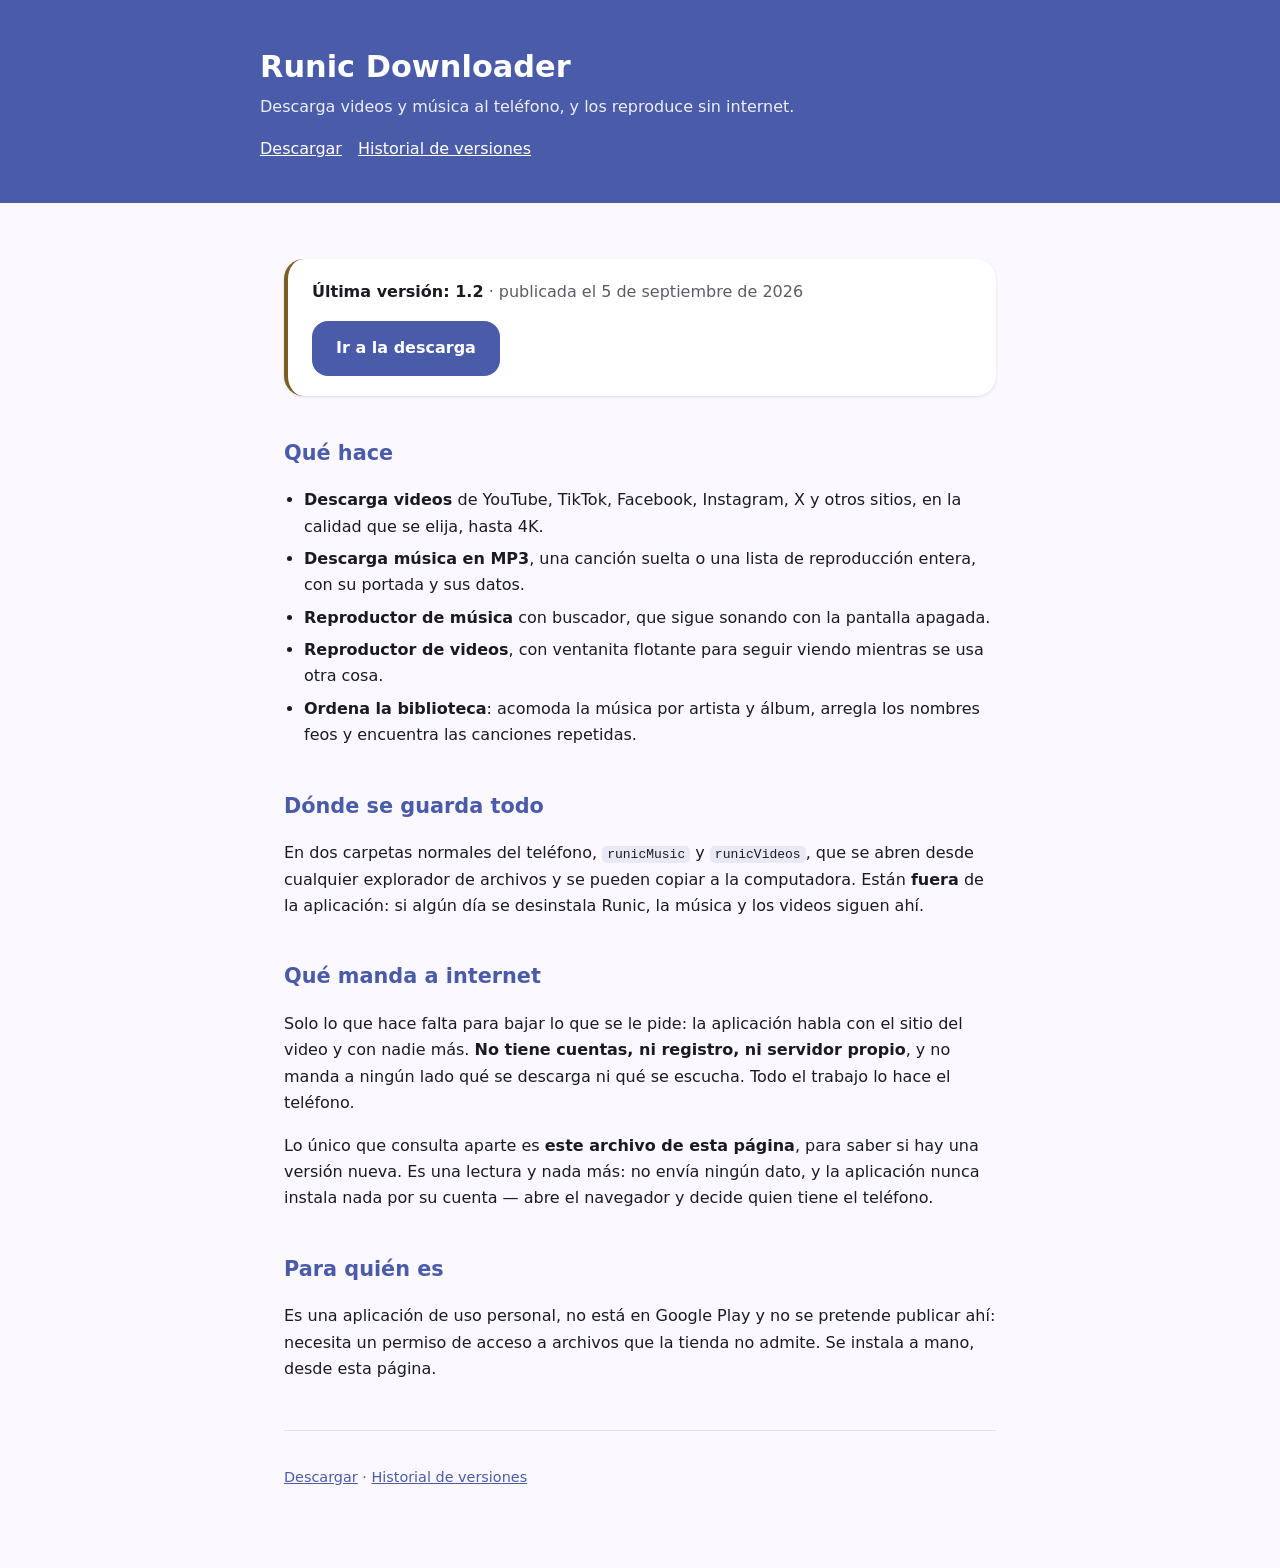
==== index.html @ 5337ee66 "Página de descargas de Runic Downloader Presentación, descargas e historial de versiones. La app lee" ====
<!DOCTYPE html>
<html lang="es-MX">
<head>
<meta charset="utf-8">
<meta name="viewport" content="width=device-width, initial-scale=1">
<title>Runic Downloader</title>
<meta name="description" content="Aplicación Android para descargar videos y música al teléfono y reproducirlos sin internet.">
<link rel="stylesheet" href="estilo.css">
</head>
<body>
<header>
  <div class="caja">
    <h1>Runic Downloader</h1>
    <p>Descarga videos y música al teléfono, y los reproduce sin internet.</p>
    <nav style="margin-top:16px"><a href="descargas.html">Descargar</a><a href="historial.html">Historial de versiones</a></nav>
  </div>
</header>

<main>
  <div class="tarjeta destacado">
    <p style="margin:0 0 16px">
      <strong>Última versión: <span id="version">—</span></strong>
      <span id="fecha" class="gris"></span>
    </p>
    <p style="margin:0"><a class="boton" href="descargas.html">Ir a la descarga</a></p>
  </div>

  <h2>Qué hace</h2>
  <ul>
    <li><strong>Descarga videos</strong> de YouTube, TikTok, Facebook, Instagram, X y otros sitios, en la calidad que se elija, hasta 4K.</li>
    <li><strong>Descarga música en MP3</strong>, una canción suelta o una lista de reproducción entera, con su portada y sus datos.</li>
    <li><strong>Reproductor de música</strong> con buscador, que sigue sonando con la pantalla apagada.</li>
    <li><strong>Reproductor de videos</strong>, con ventanita flotante para seguir viendo mientras se usa otra cosa.</li>
    <li><strong>Ordena la biblioteca</strong>: acomoda la música por artista y álbum, arregla los nombres feos y encuentra las canciones repetidas.</li>
  </ul>

  <h2>Dónde se guarda todo</h2>
  <p>
    En dos carpetas normales del teléfono, <code>runicMusic</code> y <code>runicVideos</code>,
    que se abren desde cualquier explorador de archivos y se pueden copiar a la computadora.
    Están <strong>fuera</strong> de la aplicación: si algún día se desinstala Runic, la
    música y los videos siguen ahí.
  </p>

  <h2>Qué manda a internet</h2>
  <p>
    Solo lo que hace falta para bajar lo que se le pide: la aplicación habla con el sitio
    del video y con nadie más. <strong>No tiene cuentas, ni registro, ni servidor propio</strong>,
    y no manda a ningún lado qué se descarga ni qué se escucha. Todo el trabajo lo hace el
    teléfono.
  </p>
  <p>
    Lo único que consulta aparte es <strong>este archivo de esta página</strong>, para saber
    si hay una versión nueva. Es una lectura y nada más: no envía ningún dato, y la
    aplicación nunca instala nada por su cuenta — abre el navegador y decide quien tiene el
    teléfono.
  </p>

  <h2>Para quién es</h2>
  <p>
    Es una aplicación de uso personal, no está en Google Play y no se pretende publicar ahí:
    necesita un permiso de acceso a archivos que la tienda no admite. Se instala a mano,
    desde esta página.
  </p>

  <div class="pie">
    <p><a href="descargas.html">Descargar</a> · <a href="historial.html">Historial de versiones</a></p>
  </div>
</main>

<script>
fetch("version.json?" + Date.now())
  .then(function (r) { return r.json(); })
  .then(function (v) {
    document.getElementById("version").textContent = v.versionName;
    document.getElementById("fecha").textContent = " · publicada el " + v.fecha;
  })
  .catch(function () {});
</script>
</body>
</html>
---- estilo.css ----
/* Los colores son los de la app: azul de piedra rúnica y dorado apagado. */
:root {
  --azul: #4A5BA9;
  --dorado: #7C5E24;
  --tinta: #1A1B21;
  --suave: #5b5c66;
  --fondo: #FBF8FF;
  --tarjeta: #ffffff;
  --borde: #e2e0ea;
}
* { box-sizing: border-box; }
body {
  margin: 0;
  background: var(--fondo);
  color: var(--tinta);
  font-family: system-ui, -apple-system, "Segoe UI", Roboto, sans-serif;
  line-height: 1.65;
}
header {
  background: var(--azul);
  color: #fff;
  padding: 48px 24px 40px;
}
header .caja, main { max-width: 760px; margin: 0 auto; }
header h1 { margin: 0 0 8px; font-size: 1.9rem; line-height: 1.25; }
header p { margin: 0; opacity: .9; }
main { padding: 32px 24px 64px; }
h2 { color: var(--azul); margin-top: 40px; font-size: 1.3rem; }
h3 { font-size: 1.05rem; margin-top: 28px; }
ul, ol { padding-left: 20px; }
li { margin-bottom: 6px; }
.tarjeta {
  background: var(--tarjeta);
  border-radius: 20px;
  padding: 20px 24px;
  margin: 24px 0;
  box-shadow: 0 1px 3px rgba(26,27,33,.12);
}
.destacado { border-left: 4px solid var(--dorado); }
.boton {
  display: inline-block;
  background: var(--azul);
  color: #fff;
  padding: 14px 24px;
  border-radius: 16px;
  text-decoration: none;
  font-weight: 600;
}
.pie { color: var(--suave); font-size: .9rem; margin-top: 48px; border-top: 1px solid var(--borde); padding-top: 20px; }
.gris { color: var(--suave); }
.chico { font-size: .9rem; }
a { color: var(--azul); }
nav a { color: #fff; margin-right: 16px; }
code { background: rgba(74,91,169,.10); padding: 1px 5px; border-radius: 5px; }
@media (prefers-color-scheme: dark) {
  :root {
    --fondo: #121319; --tarjeta: #1E1F26; --tinta: #E3E1EA;
    --suave: #9a99a6; --borde: #2b2c35; --dorado: #EEC26B;
  }
  header { background: #313D8F; }
  h2 { color: #B8C3FF; }
  a { color: #B8C3FF; }
  .boton { background: #313D8F; }
  code { background: rgba(184,195,255,.12); }
}
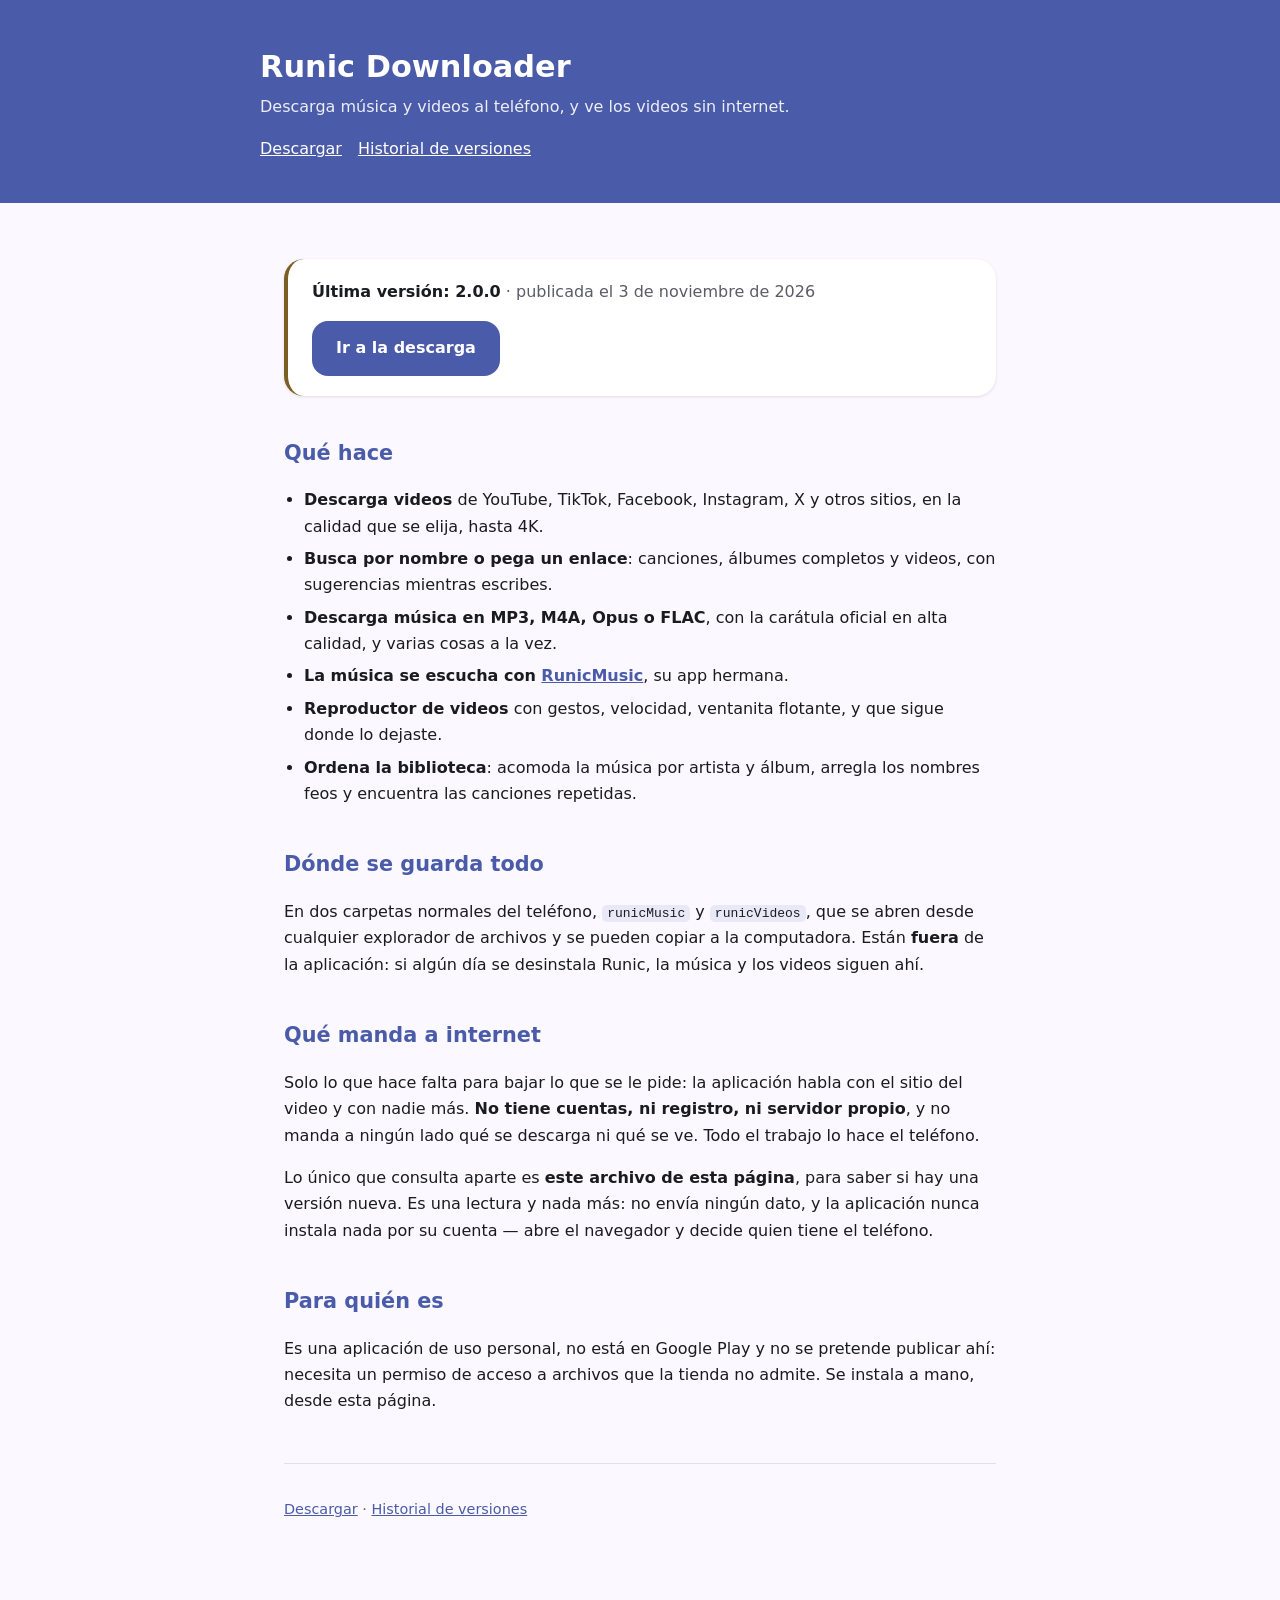
==== commit b9394dd6: "Publicar la version 2.0.0" ====
--- a/index.html
+++ b/index.html
@@ -4,14 +4,14 @@
 <meta charset="utf-8">
 <meta name="viewport" content="width=device-width, initial-scale=1">
 <title>Runic Downloader</title>
-<meta name="description" content="Aplicación Android para descargar videos y música al teléfono y reproducirlos sin internet.">
+<meta name="description" content="Aplicación Android para descargar música y videos al teléfono, y ver los videos sin internet.">
 <link rel="stylesheet" href="estilo.css">
 </head>
 <body>
 <header>
   <div class="caja">
     <h1>Runic Downloader</h1>
-    <p>Descarga videos y música al teléfono, y los reproduce sin internet.</p>
+    <p>Descarga música y videos al teléfono, y ve los videos sin internet.</p>
     <nav style="margin-top:16px"><a href="descargas.html">Descargar</a><a href="historial.html">Historial de versiones</a></nav>
   </div>
 </header>
@@ -28,9 +28,10 @@
   <h2>Qué hace</h2>
   <ul>
     <li><strong>Descarga videos</strong> de YouTube, TikTok, Facebook, Instagram, X y otros sitios, en la calidad que se elija, hasta 4K.</li>
-    <li><strong>Descarga música en MP3</strong>, una canción suelta o una lista de reproducción entera, con su portada y sus datos.</li>
-    <li><strong>Reproductor de música</strong> con buscador, que sigue sonando con la pantalla apagada.</li>
-    <li><strong>Reproductor de videos</strong>, con ventanita flotante para seguir viendo mientras se usa otra cosa.</li>
+    <li><strong>Busca por nombre o pega un enlace</strong>: canciones, álbumes completos y videos, con sugerencias mientras escribes.</li>
+    <li><strong>Descarga música en MP3, M4A, Opus o FLAC</strong>, con la carátula oficial en alta calidad, y varias cosas a la vez.</li>
+    <li><strong>La música se escucha con <a href="https://betoavila92389-oss.github.io/runicmusic/">RunicMusic</a></strong>, su app hermana.</li>
+    <li><strong>Reproductor de videos</strong> con gestos, velocidad, ventanita flotante, y que sigue donde lo dejaste.</li>
     <li><strong>Ordena la biblioteca</strong>: acomoda la música por artista y álbum, arregla los nombres feos y encuentra las canciones repetidas.</li>
   </ul>
 
@@ -46,7 +47,7 @@
   <p>
     Solo lo que hace falta para bajar lo que se le pide: la aplicación habla con el sitio
     del video y con nadie más. <strong>No tiene cuentas, ni registro, ni servidor propio</strong>,
-    y no manda a ningún lado qué se descarga ni qué se escucha. Todo el trabajo lo hace el
+    y no manda a ningún lado qué se descarga ni qué se ve. Todo el trabajo lo hace el
     teléfono.
   </p>
   <p>
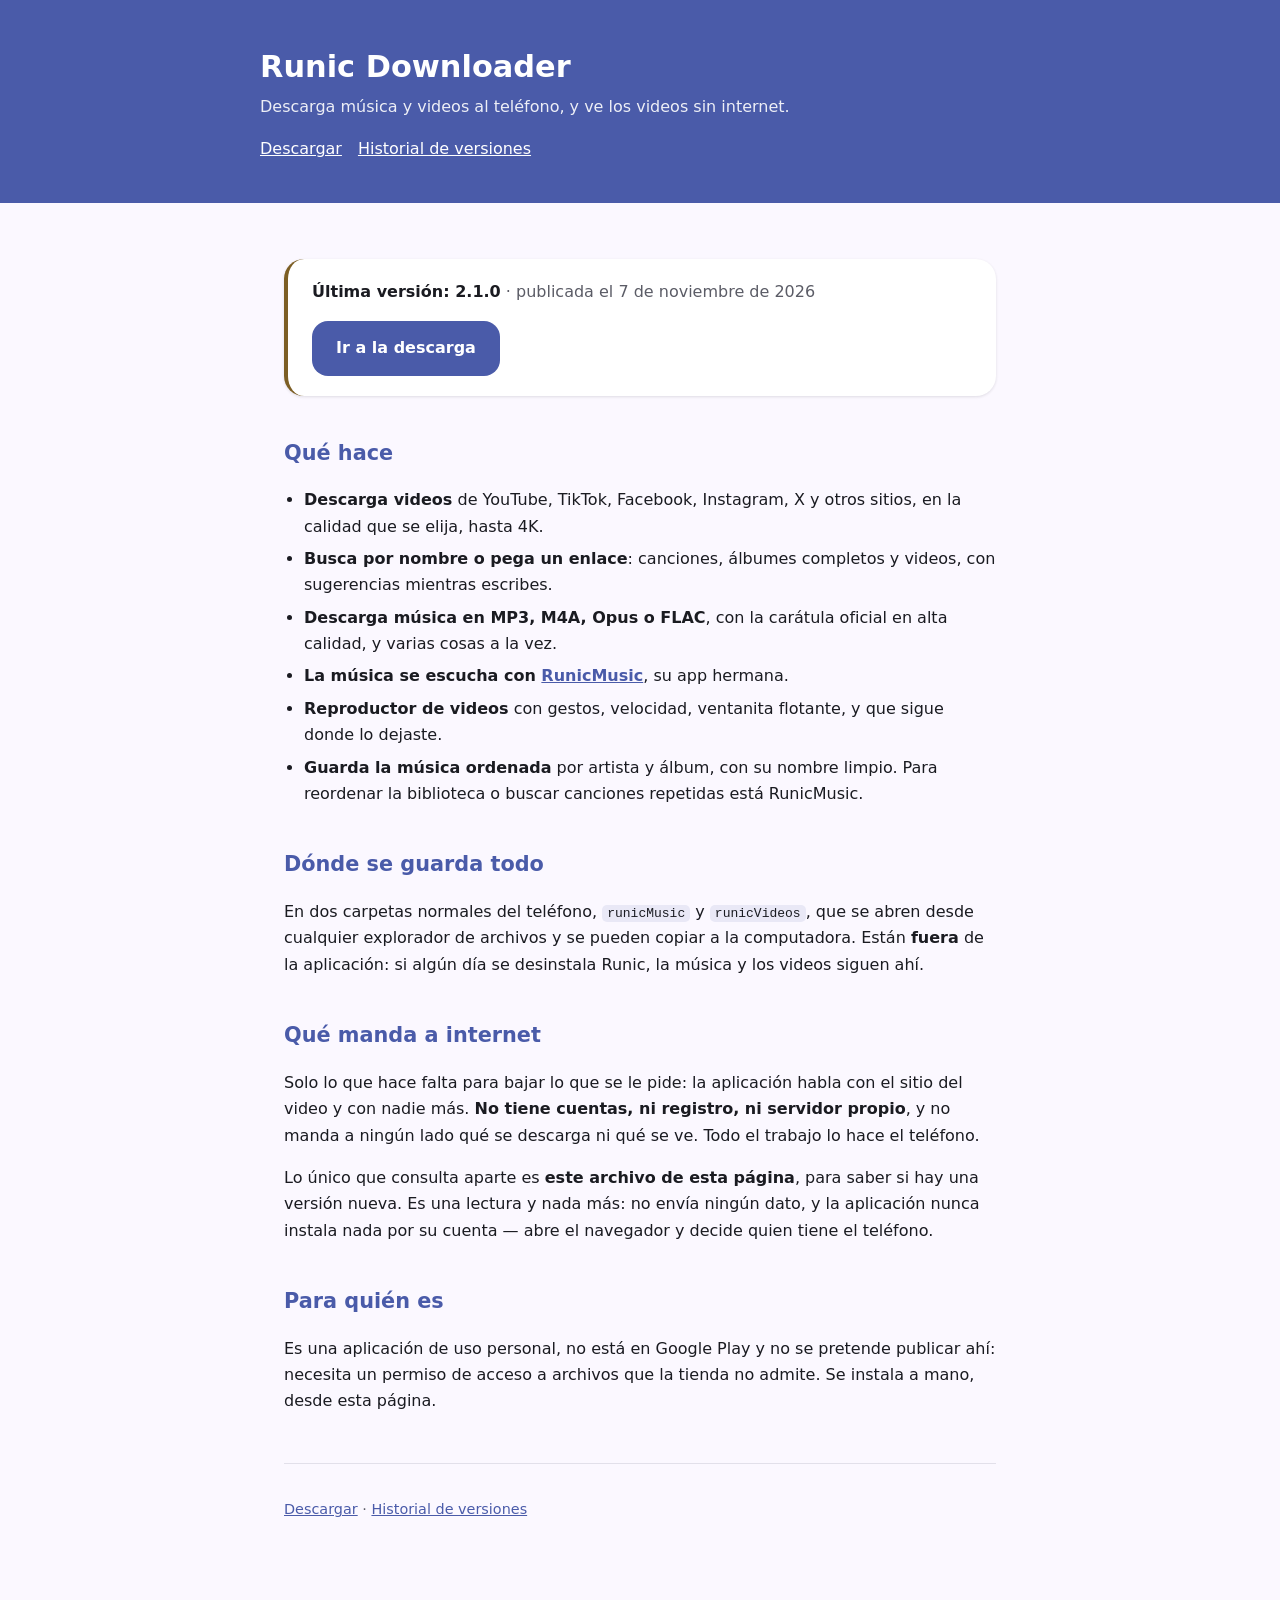
==== commit fa67ee01: "Publicar la version 2.1.0" ====
--- a/index.html
+++ b/index.html
@@ -32,7 +32,7 @@
     <li><strong>Descarga música en MP3, M4A, Opus o FLAC</strong>, con la carátula oficial en alta calidad, y varias cosas a la vez.</li>
     <li><strong>La música se escucha con <a href="https://betoavila92389-oss.github.io/runicmusic/">RunicMusic</a></strong>, su app hermana.</li>
     <li><strong>Reproductor de videos</strong> con gestos, velocidad, ventanita flotante, y que sigue donde lo dejaste.</li>
-    <li><strong>Ordena la biblioteca</strong>: acomoda la música por artista y álbum, arregla los nombres feos y encuentra las canciones repetidas.</li>
+    <li><strong>Guarda la música ordenada</strong> por artista y álbum, con su nombre limpio. Para reordenar la biblioteca o buscar canciones repetidas está RunicMusic.</li>
   </ul>
 
   <h2>Dónde se guarda todo</h2>
